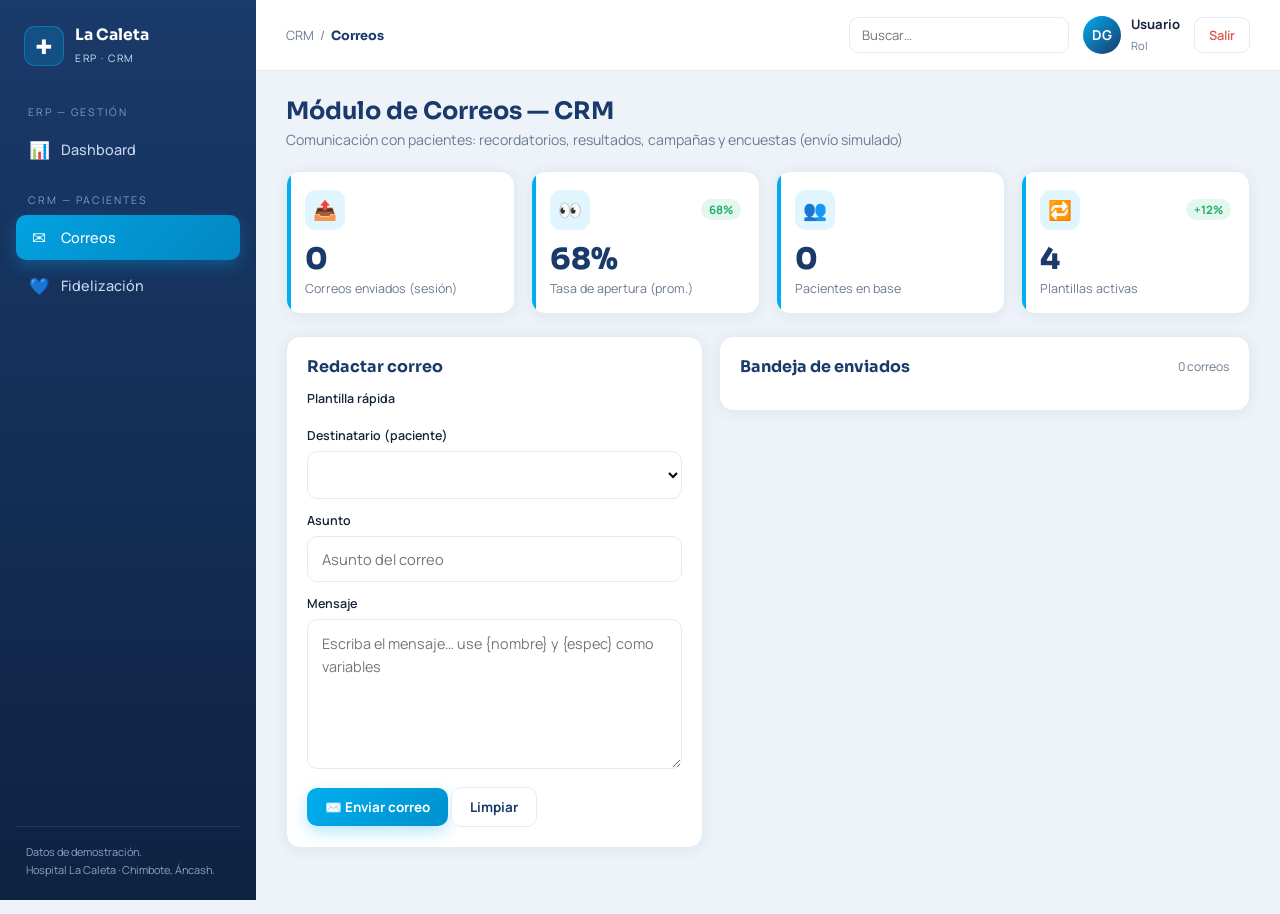
==== hospital-sistema/crm-email.html @ 45cac828 "v19 - CRM Email" ====
<!DOCTYPE html>
<html lang="es">
<head>
  <meta charset="UTF-8"/>
  <meta name="viewport" content="width=device-width, initial-scale=1.0"/>
  <title>CRM · Correos — Hospital La Caleta</title>
  <link rel="stylesheet" href="sistema.css"/>
</head>
<body>
  <div class="backdrop"></div>
  <div class="app">

    <!-- ===== SIDEBAR ===== -->
    <aside class="sidebar">
      <div class="side-brand">
        <div class="mark">✚</div>
        <div><h2>La Caleta</h2><span>ERP · CRM</span></div>
      </div>
      <div class="side-group">ERP — Gestión</div>
      <a class="side-link" href="erp.html"><span class="ic">📊</span> Dashboard</a>
      <div class="side-group">CRM — Pacientes</div>
      <a class="side-link active" href="crm-email.html"><span class="ic">✉️</span> Correos</a>
      <a class="side-link" href="crm-fidelizacion.html"><span class="ic">💙</span> Fidelización</a>
      <div class="side-foot">
        <p class="note">Datos de demostración.<br>Hospital La Caleta · Chimbote, Áncash.</p>
      </div>
    </aside>

    <!-- ===== MAIN ===== -->
    <div class="main">
      <header class="topbar">
        <div style="display:flex;align-items:center;gap:14px">
          <button class="menu-toggle" data-menu-toggle>☰</button>
          <div class="crumb">CRM &nbsp;/&nbsp; <b>Correos</b></div>
        </div>
        <div class="top-right">
          <input class="search-mini" placeholder="Buscar…"/>
          <div class="user-chip">
            <div class="avatar" data-avatar>DG</div>
            <div class="meta"><strong data-username>Usuario</strong><span data-userrole>Rol</span></div>
          </div>
          <button class="logout-btn" onclick="Auth.logout()">Salir</button>
        </div>
      </header>

      <section class="content">
        <div class="page-head">
          <h1>Módulo de Correos — CRM</h1>
          <p>Comunicación con pacientes: recordatorios, resultados, campañas y encuestas (envío simulado)</p>
        </div>

        <!-- KPIs de campaña -->
        <div class="kpi-grid">
          <div class="kpi">
            <div class="kpi-top"><div class="kpi-ic">📤</div></div>
            <div class="kpi-val" id="kEnviados">0</div>
            <div class="kpi-label">Correos enviados (sesión)</div>
          </div>
          <div class="kpi">
            <div class="kpi-top"><div class="kpi-ic">👀</div><span class="kpi-trend trend-up">68%</span></div>
            <div class="kpi-val">68%</div>
            <div class="kpi-label">Tasa de apertura (prom.)</div>
          </div>
          <div class="kpi">
            <div class="kpi-top"><div class="kpi-ic">👥</div></div>
            <div class="kpi-val" id="kPacientes">0</div>
            <div class="kpi-label">Pacientes en base</div>
          </div>
          <div class="kpi">
            <div class="kpi-top"><div class="kpi-ic">🔁</div><span class="kpi-trend trend-up">+12%</span></div>
            <div class="kpi-val">4</div>
            <div class="kpi-label">Plantillas activas</div>
          </div>
        </div>

        <!-- Compositor + Enviados -->
        <div class="mail-layout">

          <!-- Compositor -->
          <div class="card2 composer">
            <div class="c-head"><h3>Redactar correo</h3></div>

            <div class="field">
              <label>Plantilla rápida</label>
              <div class="tpl-row" id="tplRow"></div>
            </div>

            <div class="field">
              <label for="dest">Destinatario (paciente)</label>
              <select id="dest"></select>
            </div>
            <div class="field">
              <label for="asunto">Asunto</label>
              <input type="text" id="asunto" placeholder="Asunto del correo"/>
            </div>
            <div class="field">
              <label for="cuerpo">Mensaje</label>
              <textarea id="cuerpo" placeholder="Escriba el mensaje… use {nombre} y {espec} como variables"></textarea>
            </div>
            <button class="btn2" id="btnEnviar">✉️ Enviar correo</button>
            <button class="btn2 ghost" id="btnLimpiar">Limpiar</button>
          </div>

          <!-- Enviados -->
          <div class="card2">
            <div class="c-head">
              <h3>Bandeja de enviados</h3>
              <span class="c-sub" id="contadorEnviados">0 correos</span>
            </div>
            <div id="listaEnviados"></div>
          </div>

        </div>
      </section>
    </div>
  </div>

  <script src="sistema.js"></script>
  <script>
    Auth.require();
    renderUserChip();
    initSidebar();

    const dest   = document.getElementById('dest');
    const asunto = document.getElementById('asunto');
    const cuerpo = document.getElementById('cuerpo');
    const tplRow = document.getElementById('tplRow');
    const lista  = document.getElementById('listaEnviados');

    document.getElementById('kPacientes').textContent = DEMO.pacientes.length;

    /* Llenar destinatarios */
    dest.innerHTML = DEMO.pacientes.map((p,i) =>
      `<option value="${i}">${p.nombre} — ${p.email} (${p.espec})</option>`).join('');

    /* Plantillas */
    Object.keys(DEMO.plantillas).forEach(nombre => {
      const chip = document.createElement('div');
      chip.className = 'tpl-chip';
      chip.textContent = nombre;
      chip.onclick = () => aplicarPlantilla(nombre);
      tplRow.appendChild(chip);
    });

    function pacienteSel() { return DEMO.pacientes[+dest.value]; }

    function rellenar(txt) {
      const p = pacienteSel();
      return txt.replace(/{nombre}/g, p.nombre.split(' ')[0])
                .replace(/{espec}/g, p.espec);
    }

    function aplicarPlantilla(nombre) {
      asunto.value = nombre;
      cuerpo.value = rellenar(DEMO.plantillas[nombre]);
    }

    /* Enviados (persistidos) */
    function getEnviados() {
      try { return JSON.parse(Store.get('lc_enviados')) || []; } catch(e){ return []; }
    }
    function setEnviados(arr) { Store.set('lc_enviados', JSON.stringify(arr)); }

    function pintarEnviados() {
      const arr = getEnviados();
      document.getElementById('kEnviados').textContent = arr.length;
      document.getElementById('contadorEnviados').textContent = arr.length + ' correos';
      if (!arr.length) {
        lista.innerHTML = '<p style="color:var(--muted);font-size:.85rem;padding:12px 0">Aún no hay correos enviados. Redacte uno y presione «Enviar».</p>';
        return;
      }
      lista.innerHTML = arr.slice().reverse().map(m => `
        <div class="sent-item">
          <div class="s-top">
            <span class="s-to">${m.to}</span>
            <span class="s-time">${m.time}</span>
          </div>
          <div class="s-subj">${m.subject}</div>
          <div class="s-body">${m.body.replace(/\n/g,' ').slice(0,120)}…</div>
        </div>`).join('');
    }

    document.getElementById('btnEnviar').onclick = () => {
      if (!asunto.value.trim() || !cuerpo.value.trim()) {
        toast('Complete asunto y mensaje'); return;
      }
      const p = pacienteSel();
      const arr = getEnviados();
      arr.push({
        to: p.nombre + ' <' + p.email + '>',
        subject: asunto.value.trim(),
        body: cuerpo.value.trim(),
        time: new Date().toLocaleString('es-PE', { day:'2-digit', month:'short', hour:'2-digit', minute:'2-digit' })
      });
      setEnviados(arr);
      pintarEnviados();
      toast('Correo enviado a ' + p.nombre.split(' ')[0]);
      asunto.value = ''; cuerpo.value = '';
    };

    document.getElementById('btnLimpiar').onclick = () => { asunto.value=''; cuerpo.value=''; };

    pintarEnviados();
  </script>
</body>
</html>
---- hospital-sistema/sistema.css ----
@import url('https://fonts.googleapis.com/css2?family=Manrope:wght@400;500;600;700;800&family=Sora:wght@600;700;800&display=swap');
 
:root {
  --azul:      #1a3a6b;
  --azul-o:    #122a52;
  --azul-2:    #0e2241;
  --cel:       #00aeef;
  --cel-d:     #0090cc;
  --cel2:      #cce8f7;
  --cel-soft:  #e0f5fd;
  --bg:        #eef3f9;
  --panel:     #ffffff;
  --ink:       #16243a;
  --muted:     #6b7a90;
  --line:      #e4ebf3;
  --ok:        #1fae6b;
  --ok-bg:     #e4f7ee;
  --warn:      #e8a32c;
  --warn-bg:   #fdf3e1;
  --bad:       #e2574c;
  --bad-bg:    #fbe9e7;
  --shadow:    0 2px 14px rgba(26,58,107,.08);
  --shadow-lg: 0 18px 50px rgba(14,34,65,.28);
  --radius:    14px;
}
 
* { margin: 0; padding: 0; box-sizing: border-box; }
 
html { scroll-behavior: smooth; }
 
body {
  font-family: 'Manrope', system-ui, sans-serif;
  color: var(--ink);
  background: var(--bg);
  -webkit-font-smoothing: antialiased;
}
 
h1, h2, h3, h4 { font-family: 'Sora', sans-serif; line-height: 1.2; }
 
a { color: inherit; text-decoration: none; }
 
/* =====================================================
   LOGIN
   ===================================================== */
.login-body {
  min-height: 100vh;
  display: grid;
  grid-template-columns: 1.05fr 1fr;
  background: var(--bg);
}
 
/* Panel izquierdo de marca */
.login-brand {
  position: relative;
  overflow: hidden;
  color: #fff;
  padding: 54px 56px;
  display: flex;
  flex-direction: column;
  justify-content: space-between;
  background:
    radial-gradient(900px 500px at 80% -10%, rgba(0,174,239,.45), transparent 60%),
    linear-gradient(160deg, var(--azul) 0%, var(--azul-2) 100%);
}
/* Trama médica sutil de fondo */
.login-brand::after {
  content: "";
  position: absolute;
  inset: 0;
  background-image:
    linear-gradient(rgba(255,255,255,.04) 1px, transparent 1px),
    linear-gradient(90deg, rgba(255,255,255,.04) 1px, transparent 1px);
  background-size: 34px 34px;
  mask-image: radial-gradient(600px 600px at 70% 30%, #000, transparent 75%);
  pointer-events: none;
}
.login-brand > * { position: relative; z-index: 1; }
 
.brand-top { display: flex; align-items: center; gap: 14px; }
.brand-mark {
  width: 52px; height: 52px; border-radius: 14px;
  display: grid; place-items: center;
  background: rgba(255,255,255,.12);
  border: 1px solid rgba(255,255,255,.2);
  font-size: 1.6rem;
}
.brand-top h2 { font-size: 1.15rem; font-weight: 700; }
.brand-top span { font-size: .72rem; letter-spacing: 2px; color: var(--cel2); text-transform: uppercase; }
 
.brand-hero h1 { font-size: 2.5rem; margin-bottom: 16px; }
.brand-hero h1 em { color: var(--cel); font-style: normal; }
.brand-hero p { color: #c7d8ee; line-height: 1.8; max-width: 420px; font-size: .96rem; }
 
.brand-feats { display: flex; flex-direction: column; gap: 12px; margin-top: 26px; }
.brand-feat { display: flex; gap: 12px; align-items: center; font-size: .9rem; color: #d8e6f6; }
.brand-feat .dot {
  width: 30px; height: 30px; border-radius: 9px; flex-shrink: 0;
  display: grid; place-items: center; font-size: .95rem;
  background: rgba(0,174,239,.18); border: 1px solid rgba(0,174,239,.4);
}
 
.brand-foot { font-size: .76rem; color: #9fb6d4; }
 
/* Panel derecho del formulario */
.login-form-wrap {
  display: grid;
  place-items: center;
  padding: 40px;
}
.login-card {
  width: 100%;
  max-width: 380px;
}
.login-card .eyebrow {
  font-size: .72rem; letter-spacing: 2px; text-transform: uppercase;
  color: var(--cel-d); font-weight: 700; margin-bottom: 8px; display: block;
}
.login-card h3 { font-size: 1.55rem; color: var(--azul); margin-bottom: 6px; }
.login-card .sub { color: var(--muted); font-size: .9rem; margin-bottom: 26px; }
 
.field { margin-bottom: 16px; }
.field label {
  display: block; font-size: .78rem; font-weight: 600;
  color: var(--ink); margin-bottom: 7px;
}
.field input, .field select {
  width: 100%; padding: 12px 14px; font-size: .92rem; font-family: inherit;
  border: 1.5px solid var(--line); border-radius: 10px; background: #fff;
  transition: border-color .15s, box-shadow .15s;
}
.field input:focus, .field select:focus {
  outline: none; border-color: var(--cel);
  box-shadow: 0 0 0 4px rgba(0,174,239,.14);
}
 
.btn-full {
  width: 100%; padding: 13px; border: none; cursor: pointer;
  font-family: 'Sora', sans-serif; font-weight: 700; font-size: .95rem; color: #fff;
  border-radius: 10px; margin-top: 8px;
  background: linear-gradient(135deg, var(--cel), var(--cel-d));
  box-shadow: 0 8px 20px rgba(0,174,239,.32);
  transition: transform .12s, box-shadow .2s;
}
.btn-full:hover { transform: translateY(-1px); box-shadow: 0 12px 26px rgba(0,174,239,.42); }
.btn-full:active { transform: translateY(0); }
 
.login-error {
  display: none; margin-top: 14px; padding: 10px 12px; font-size: .82rem;
  background: var(--bad-bg); color: var(--bad); border-radius: 9px;
  border: 1px solid #f3c9c4;
}
.login-error.show { display: block; }
 
.login-hint {
  margin-top: 22px; padding: 13px 14px; border-radius: 10px;
  background: var(--cel-soft); border: 1px dashed #9fd8f3;
  font-size: .78rem; color: #2a5a78; line-height: 1.7;
}
.login-hint b { color: var(--azul); }
 
/* =====================================================
   LAYOUT DEL PANEL (sidebar + topbar)
   ===================================================== */
.app { display: grid; grid-template-columns: 256px 1fr; min-height: 100vh; }
 
.sidebar {
  background: linear-gradient(180deg, var(--azul) 0%, var(--azul-2) 100%);
  color: #fff; padding: 22px 16px; position: sticky; top: 0; height: 100vh;
  display: flex; flex-direction: column;
}
.side-brand { display: flex; align-items: center; gap: 11px; padding: 4px 8px 20px; }
.side-brand .mark {
  width: 40px; height: 40px; border-radius: 11px; flex-shrink: 0;
  display: grid; place-items: center; font-size: 1.25rem;
  background: rgba(0,174,239,.2); border: 1px solid rgba(0,174,239,.4);
}
.side-brand h2 { font-size: .98rem; }
.side-brand span { font-size: .64rem; letter-spacing: 1.5px; color: var(--cel2); text-transform: uppercase; }
 
.side-group { font-size: .66rem; letter-spacing: 2px; text-transform: uppercase;
  color: #7f9bc4; margin: 18px 12px 8px; }
 
.side-link {
  display: flex; align-items: center; gap: 12px; padding: 11px 13px; border-radius: 10px;
  color: #c6d6ec; font-size: .9rem; font-weight: 500; margin-bottom: 3px;
  transition: background .15s, color .15s;
}
.side-link .ic { width: 20px; text-align: center; font-size: 1.05rem; }
.side-link:hover { background: rgba(255,255,255,.07); color: #fff; }
.side-link.active {
  background: linear-gradient(135deg, rgba(0,174,239,.9), rgba(0,144,204,.9));
  color: #fff; box-shadow: 0 6px 16px rgba(0,174,239,.3);
}
 
.side-foot { margin-top: auto; padding-top: 16px; border-top: 1px solid rgba(255,255,255,.1); }
.side-foot .note { font-size: .68rem; color: #8aa3c7; line-height: 1.6; padding: 0 10px; }
 
.main { display: flex; flex-direction: column; min-width: 0; }
 
.topbar {
  background: var(--panel); border-bottom: 1px solid var(--line);
  padding: 15px 30px; display: flex; align-items: center; justify-content: space-between;
  position: sticky; top: 0; z-index: 20;
}
.topbar .crumb { font-size: .8rem; color: var(--muted); }
.topbar .crumb b { color: var(--azul); font-family: 'Sora', sans-serif; }
.top-right { display: flex; align-items: center; gap: 14px; }
.search-mini {
  border: 1.5px solid var(--line); border-radius: 9px; padding: 8px 12px;
  font-size: .82rem; width: 220px; font-family: inherit;
}
.search-mini:focus { outline: none; border-color: var(--cel); }
.user-chip { display: flex; align-items: center; gap: 10px; }
.avatar {
  width: 38px; height: 38px; border-radius: 50%; flex-shrink: 0;
  display: grid; place-items: center; font-weight: 700; color: #fff; font-size: .85rem;
  background: linear-gradient(135deg, var(--cel), var(--azul));
}
.user-chip .meta strong { display: block; font-size: .82rem; }
.user-chip .meta span { font-size: .7rem; color: var(--muted); }
.logout-btn {
  border: 1.5px solid var(--line); background: #fff; cursor: pointer;
  padding: 8px 14px; border-radius: 9px; font-size: .8rem; font-weight: 600;
  color: var(--bad); font-family: inherit; transition: background .15s;
}
.logout-btn:hover { background: var(--bad-bg); }
 
.content { padding: 26px 30px 50px; }
 
.page-head { margin-bottom: 22px; }
.page-head h1 { font-size: 1.5rem; color: var(--azul); }
.page-head p { font-size: .88rem; color: var(--muted); margin-top: 4px; }
 
/* =====================================================
   COMPONENTES
   ===================================================== */
.kpi-grid { display: grid; grid-template-columns: repeat(4, 1fr); gap: 16px; margin-bottom: 22px; }
.kpi {
  background: var(--panel); border-radius: var(--radius); padding: 18px 18px 16px;
  box-shadow: var(--shadow); border: 1px solid var(--line); position: relative; overflow: hidden;
}
.kpi::before { content: ""; position: absolute; left: 0; top: 0; bottom: 0; width: 4px; background: var(--cel); }
.kpi .kpi-top { display: flex; align-items: center; justify-content: space-between; margin-bottom: 10px; }
.kpi .kpi-ic {
  width: 40px; height: 40px; border-radius: 11px; display: grid; place-items: center;
  font-size: 1.2rem; background: var(--cel-soft); color: var(--azul);
}
.kpi .kpi-val { font-family: 'Sora', sans-serif; font-size: 1.85rem; font-weight: 800; color: var(--azul); }
.kpi .kpi-label { font-size: .78rem; color: var(--muted); margin-top: 2px; }
.kpi .kpi-trend { font-size: .72rem; font-weight: 700; padding: 3px 8px; border-radius: 20px; }
.trend-up { color: var(--ok); background: var(--ok-bg); }
.trend-down { color: var(--bad); background: var(--bad-bg); }
.trend-flat { color: var(--muted); background: #eef2f7; }
 
.grid-2 { display: grid; grid-template-columns: 1fr 1fr; gap: 16px; }
.grid-3 { display: grid; grid-template-columns: repeat(3, 1fr); gap: 16px; }
.grid-23 { display: grid; grid-template-columns: 1.6fr 1fr; gap: 16px; }
 
.card2 {
  background: var(--panel); border-radius: var(--radius); padding: 20px;
  box-shadow: var(--shadow); border: 1px solid var(--line); margin-bottom: 16px;
}
.card2 .c-head { display: flex; align-items: center; justify-content: space-between; margin-bottom: 14px; }
.card2 .c-head h3 { font-size: 1rem; color: var(--azul); }
.card2 .c-head .c-sub { font-size: .76rem; color: var(--muted); }
 
.chart-holder { position: relative; height: 250px; }
.chart-holder.sm { height: 210px; }
 
table.tbl { width: 100%; border-collapse: collapse; font-size: .84rem; }
table.tbl th {
  text-align: left; font-weight: 700; color: var(--muted); font-size: .72rem;
  text-transform: uppercase; letter-spacing: .5px; padding: 10px 12px; border-bottom: 2px solid var(--line);
}
table.tbl td { padding: 12px; border-bottom: 1px solid var(--line); }
table.tbl tr:last-child td { border-bottom: none; }
table.tbl tr:hover td { background: #f7fafd; }
 
.badge {
  display: inline-block; font-size: .7rem; font-weight: 700; padding: 4px 10px; border-radius: 20px;
}
.b-ok { color: var(--ok); background: var(--ok-bg); }
.b-warn { color: var(--warn); background: var(--warn-bg); }
.b-bad { color: var(--bad); background: var(--bad-bg); }
.b-info { color: var(--cel-d); background: var(--cel-soft); }
 
.bar-mini { height: 7px; border-radius: 6px; background: #eef2f7; overflow: hidden; min-width: 90px; }
.bar-mini > i { display: block; height: 100%; border-radius: 6px; background: linear-gradient(90deg, var(--cel), var(--azul)); }
 
.tag-soft {
  display: inline-flex; align-items: center; gap: 6px; font-size: .74rem; font-weight: 600;
  color: var(--azul); background: var(--cel-soft); padding: 5px 11px; border-radius: 8px;
}
 
/* botones genéricos */
.btn2 {
  border: none; cursor: pointer; font-family: 'Manrope', sans-serif; font-weight: 700;
  font-size: .84rem; padding: 10px 18px; border-radius: 10px; color: #fff;
  background: linear-gradient(135deg, var(--cel), var(--cel-d));
  box-shadow: 0 6px 16px rgba(0,174,239,.28); transition: transform .12s;
}
.btn2:hover { transform: translateY(-1px); }
.btn2.ghost { background: #fff; color: var(--azul); border: 1.5px solid var(--line); box-shadow: none; }
.btn2.ghost:hover { background: #f5f9fd; }
.btn2.sm { padding: 7px 13px; font-size: .76rem; }
 
/* =====================================================
   CRM — EMAIL
   ===================================================== */
.mail-layout { display: grid; grid-template-columns: 1.1fr 1.4fr; gap: 16px; align-items: start; }
 
.composer .field { margin-bottom: 13px; }
.composer textarea {
  width: 100%; min-height: 150px; resize: vertical; padding: 12px 14px; font-size: .9rem;
  font-family: inherit; border: 1.5px solid var(--line); border-radius: 10px; line-height: 1.6;
}
.composer textarea:focus { outline: none; border-color: var(--cel); box-shadow: 0 0 0 4px rgba(0,174,239,.14); }
 
.tpl-row { display: flex; flex-wrap: wrap; gap: 8px; margin-bottom: 4px; }
.tpl-chip {
  cursor: pointer; font-size: .76rem; font-weight: 600; padding: 7px 12px; border-radius: 20px;
  background: #fff; border: 1.5px solid var(--line); color: var(--azul); transition: all .15s;
}
.tpl-chip:hover { border-color: var(--cel); background: var(--cel-soft); }
 
.sent-item { padding: 13px 14px; border: 1px solid var(--line); border-radius: 11px; margin-bottom: 10px; background: #fff; }
.sent-item .s-top { display: flex; justify-content: space-between; align-items: center; margin-bottom: 5px; }
.sent-item .s-to { font-weight: 700; font-size: .86rem; color: var(--azul); }
.sent-item .s-time { font-size: .72rem; color: var(--muted); }
.sent-item .s-subj { font-size: .82rem; font-weight: 600; }
.sent-item .s-body { font-size: .78rem; color: var(--muted); margin-top: 3px; line-height: 1.5; }
 
.toast {
  position: fixed; bottom: 26px; right: 26px; z-index: 60;
  background: var(--azul); color: #fff; padding: 14px 20px; border-radius: 12px;
  box-shadow: var(--shadow-lg); font-size: .88rem; font-weight: 600;
  display: flex; align-items: center; gap: 10px;
  transform: translateY(140%); opacity: 0; transition: transform .35s, opacity .35s;
}
.toast.show { transform: translateY(0); opacity: 1; }
 
/* =====================================================
   RESPONSIVE
   ===================================================== */
@media (max-width: 1100px) {
  .kpi-grid { grid-template-columns: repeat(2, 1fr); }
  .grid-2, .grid-3, .grid-23, .mail-layout { grid-template-columns: 1fr; }
}
@media (max-width: 860px) {
  .login-body { grid-template-columns: 1fr; }
  .login-brand { display: none; }
  .app { grid-template-columns: 1fr; }
  .sidebar {
    position: fixed; z-index: 50; width: 256px; left: 0; top: 0;
    transform: translateX(-105%); transition: transform .3s;
  }
  .sidebar.open { transform: translateX(0); }
  .menu-toggle { display: grid !important; }
}
@media (max-width: 540px) {
  .kpi-grid { grid-template-columns: 1fr; }
  .content { padding: 18px 16px 40px; }
  .topbar { padding: 13px 16px; }
  .search-mini { display: none; }
}
 
.menu-toggle {
  display: none; width: 40px; height: 40px; border-radius: 10px; cursor: pointer;
  place-items: center; background: var(--cel-soft); color: var(--azul); border: none; font-size: 1.2rem;
}
.backdrop {
  display: none; position: fixed; inset: 0; background: rgba(14,34,65,.45); z-index: 40;
}
.backdrop.show { display: block; }
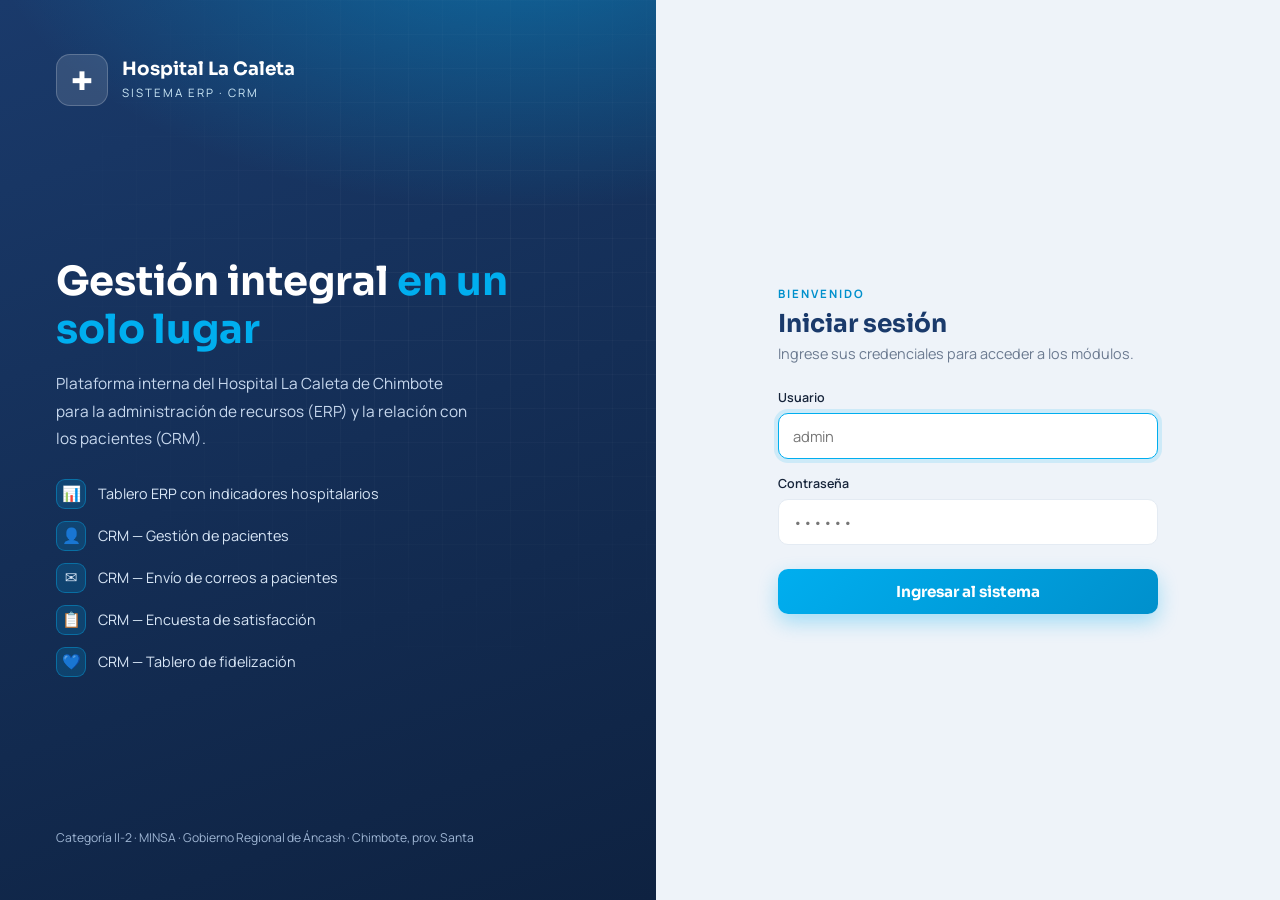
==== commit ccb65851: "V28 -ERP, PACIENTES, EMAIL" ====
--- a/hospital-sistema/crm-email.html
+++ b/hospital-sistema/crm-email.html
@@ -5,6 +5,14 @@
   <meta name="viewport" content="width=device-width, initial-scale=1.0"/>
   <title>CRM · Correos — Hospital La Caleta</title>
   <link rel="stylesheet" href="sistema.css"/>
+  <style>
+    .btn-del-mail {
+      border:none; cursor:pointer; background:var(--bad-bg); color:var(--bad);
+      width:24px; height:24px; border-radius:7px; font-size:.75rem; font-weight:700;
+      flex-shrink:0; transition:background .15s;
+    }
+    .btn-del-mail:hover { background:#f7d3cf; }
+  </style>
 </head>
 <body>
   <div class="backdrop"></div>
@@ -17,10 +25,12 @@
         <div><h2>La Caleta</h2><span>ERP · CRM</span></div>
       </div>
       <div class="side-group">ERP — Gestión</div>
-      <a class="side-link" href="erp.html"><span class="ic">📊</span> Dashboard</a>
+      <a class="side-link" id="linkDashboard" href="erp.html"><span class="ic">📊</span> Dashboard</a>
       <div class="side-group">CRM — Pacientes</div>
       <a class="side-link active" href="crm-email.html"><span class="ic">✉️</span> Correos</a>
       <a class="side-link" href="crm-fidelizacion.html"><span class="ic">💙</span> Fidelización</a>
+      <a class="side-link" href="crm-encuesta.html"><span class="ic">📋</span> Encuesta</a>
+      <a class="side-link" href="crm-pacientes.html"><span class="ic">👤</span> Pacientes</a>
       <div class="side-foot">
         <p class="note">Datos de demostración.<br>Hospital La Caleta · Chimbote, Áncash.</p>
       </div>
@@ -54,7 +64,7 @@
           <div class="kpi">
             <div class="kpi-top"><div class="kpi-ic">📤</div></div>
             <div class="kpi-val" id="kEnviados">0</div>
-            <div class="kpi-label">Correos enviados (sesión)</div>
+            <div class="kpi-label">Correos enviados</div>
           </div>
           <div class="kpi">
             <div class="kpi-top"><div class="kpi-ic">👀</div><span class="kpi-trend trend-up">68%</span></div>
@@ -64,7 +74,7 @@
           <div class="kpi">
             <div class="kpi-top"><div class="kpi-ic">👥</div></div>
             <div class="kpi-val" id="kPacientes">0</div>
-            <div class="kpi-label">Pacientes en base</div>
+            <div class="kpi-label">Pacientes con correo</div>
           </div>
           <div class="kpi">
             <div class="kpi-top"><div class="kpi-ic">🔁</div><span class="kpi-trend trend-up">+12%</span></div>
@@ -121,17 +131,45 @@
     renderUserChip();
     initSidebar();
 
+    /* Ocultar enlace al Dashboard ERP si el usuario no es Administrador */
+    (function ocultarDashboardSiNoAdmin(){
+      const s = Auth.current();
+      if (!s || s.rol !== 'Administrador') {
+        const l = document.getElementById('linkDashboard');
+        if (l) l.style.display = 'none';
+      }
+    })();
+
+    /* ¿El usuario actual es administrador? Solo el admin puede eliminar. */
+    const _sesion = Auth.current();
+    const esAdmin = !!(_sesion && _sesion.rol === 'Administrador');
+
     const dest   = document.getElementById('dest');
     const asunto = document.getElementById('asunto');
     const cuerpo = document.getElementById('cuerpo');
     const tplRow = document.getElementById('tplRow');
     const lista  = document.getElementById('listaEnviados');
 
-    document.getElementById('kPacientes').textContent = DEMO.pacientes.length;
-
-    /* Llenar destinatarios */
-    dest.innerHTML = DEMO.pacientes.map((p,i) =>
-      `<option value="${i}">${p.nombre} — ${p.email} (${p.espec})</option>`).join('');
+    /* ===== Cargar pacientes reales (lc_pacientes). Solo se puede enviar correo
+       a quienes tengan email. La lista inicia vacía hasta que se registren pacientes. ===== */
+    function cargarPacientes() {
+      let arr = null;
+      try { arr = JSON.parse(Store.get('lc_pacientes')); } catch(e) { arr = null; }
+      return arr || [];
+    }
+
+    const pacientes = cargarPacientes();
+    const conCorreo = pacientes.filter(p => p.email && p.email.trim());
+
+    document.getElementById('kPacientes').textContent = conCorreo.length;
+
+    /* Llenar destinatarios (solo los que tienen correo) */
+    if (conCorreo.length) {
+      dest.innerHTML = conCorreo.map((p,i) =>
+        `<option value="${i}">${p.nombre} — ${p.email} (${p.espec})</option>`).join('');
+    } else {
+      dest.innerHTML = '<option value="">No hay pacientes con correo — registre uno en el módulo Pacientes</option>';
+    }
 
     /* Plantillas */
     Object.keys(DEMO.plantillas).forEach(nombre => {
@@ -142,10 +180,11 @@
       tplRow.appendChild(chip);
     });
 
-    function pacienteSel() { return DEMO.pacientes[+dest.value]; }
+    function pacienteSel() { return conCorreo[+dest.value]; }
 
     function rellenar(txt) {
       const p = pacienteSel();
+      if (!p) return txt;
       return txt.replace(/{nombre}/g, p.nombre.split(' ')[0])
                 .replace(/{espec}/g, p.espec);
     }
@@ -157,7 +196,15 @@
 
     /* Enviados (persistidos) */
     function getEnviados() {
-      try { return JSON.parse(Store.get('lc_enviados')) || []; } catch(e){ return []; }
+      let arr;
+      try { arr = JSON.parse(Store.get('lc_enviados')) || []; } catch(e){ return []; }
+      /* Repara correos antiguos que no tengan id, para poder eliminarlos */
+      let cambiado = false;
+      arr.forEach((m, i) => {
+        if (!m.id) { m.id = 'old-' + i + '-' + Date.now(); cambiado = true; }
+      });
+      if (cambiado) setEnviados(arr);
+      return arr;
     }
     function setEnviados(arr) { Store.set('lc_enviados', JSON.stringify(arr)); }
 
@@ -173,20 +220,35 @@
         <div class="sent-item">
           <div class="s-top">
             <span class="s-to">${m.to}</span>
-            <span class="s-time">${m.time}</span>
+            <span style="display:flex;align-items:center;gap:8px">
+              <span class="s-time">${m.time}</span>
+              ${esAdmin ? `<button class="btn-del-mail" title="Eliminar correo" onclick="eliminarEnviado('${m.id}')">✕</button>` : ''}
+            </span>
           </div>
           <div class="s-subj">${m.subject}</div>
           <div class="s-body">${m.body.replace(/\n/g,' ').slice(0,120)}…</div>
         </div>`).join('');
     }
 
+    window.eliminarEnviado = function(id) {
+      if (!esAdmin) { toast('Solo el administrador puede eliminar'); return; }
+      if (!confirm('¿Eliminar este correo de la bandeja de enviados?')) return;
+      let arr = getEnviados();
+      arr = arr.filter(m => m.id !== id);
+      setEnviados(arr);
+      pintarEnviados();
+      toast('Correo eliminado');
+    };
+
     document.getElementById('btnEnviar').onclick = () => {
+      const p = pacienteSel();
+      if (!p) { toast('No hay un paciente con correo seleccionado'); return; }
       if (!asunto.value.trim() || !cuerpo.value.trim()) {
         toast('Complete asunto y mensaje'); return;
       }
-      const p = pacienteSel();
       const arr = getEnviados();
       arr.push({
+        id: Date.now() + '-' + Math.random().toString(36).slice(2,7),
         to: p.nombre + ' <' + p.email + '>',
         subject: asunto.value.trim(),
         body: cuerpo.value.trim(),
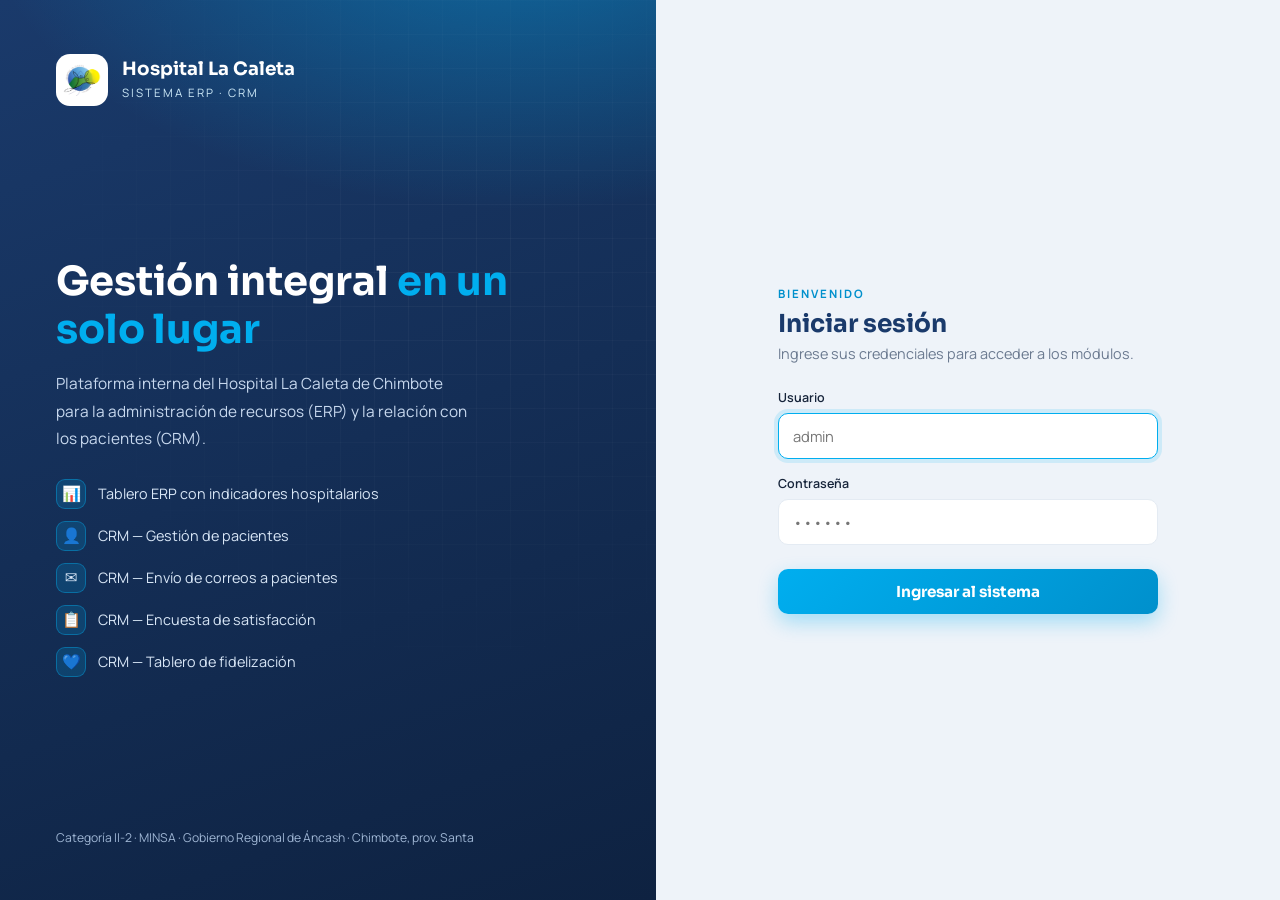
==== commit 7dd5e4e2: "V33 - CRM EMAIL" ====
--- a/hospital-sistema/crm-email.html
+++ b/hospital-sistema/crm-email.html
@@ -4,6 +4,7 @@
   <meta charset="UTF-8"/>
   <meta name="viewport" content="width=device-width, initial-scale=1.0"/>
   <title>CRM · Correos — Hospital La Caleta</title>
+  <link rel="icon" type="image/png" href="logo.png"/>
   <link rel="stylesheet" href="sistema.css"/>
   <style>
     .btn-del-mail {
--- a/hospital-sistema/sistema.css
+++ b/hospital-sistema/sistema.css
@@ -371,4 +371,18 @@
 .backdrop {
   display: none; position: fixed; inset: 0; background: rgba(14,34,65,.45); z-index: 40;
 }
-.backdrop.show { display: block; }+.backdrop.show { display: block; }
+
+/* =====================================================
+   LOGO en el cuadro de marca del sidebar (en vez de ✚)
+   ===================================================== */
+.side-brand .mark {
+  background-color: #fff;
+  background-image: url('logo.png');
+  background-size: contain;
+  background-repeat: no-repeat;
+  background-position: center;
+  border-color: rgba(255,255,255,.35);
+  color: transparent;
+  font-size: 0;
+}
